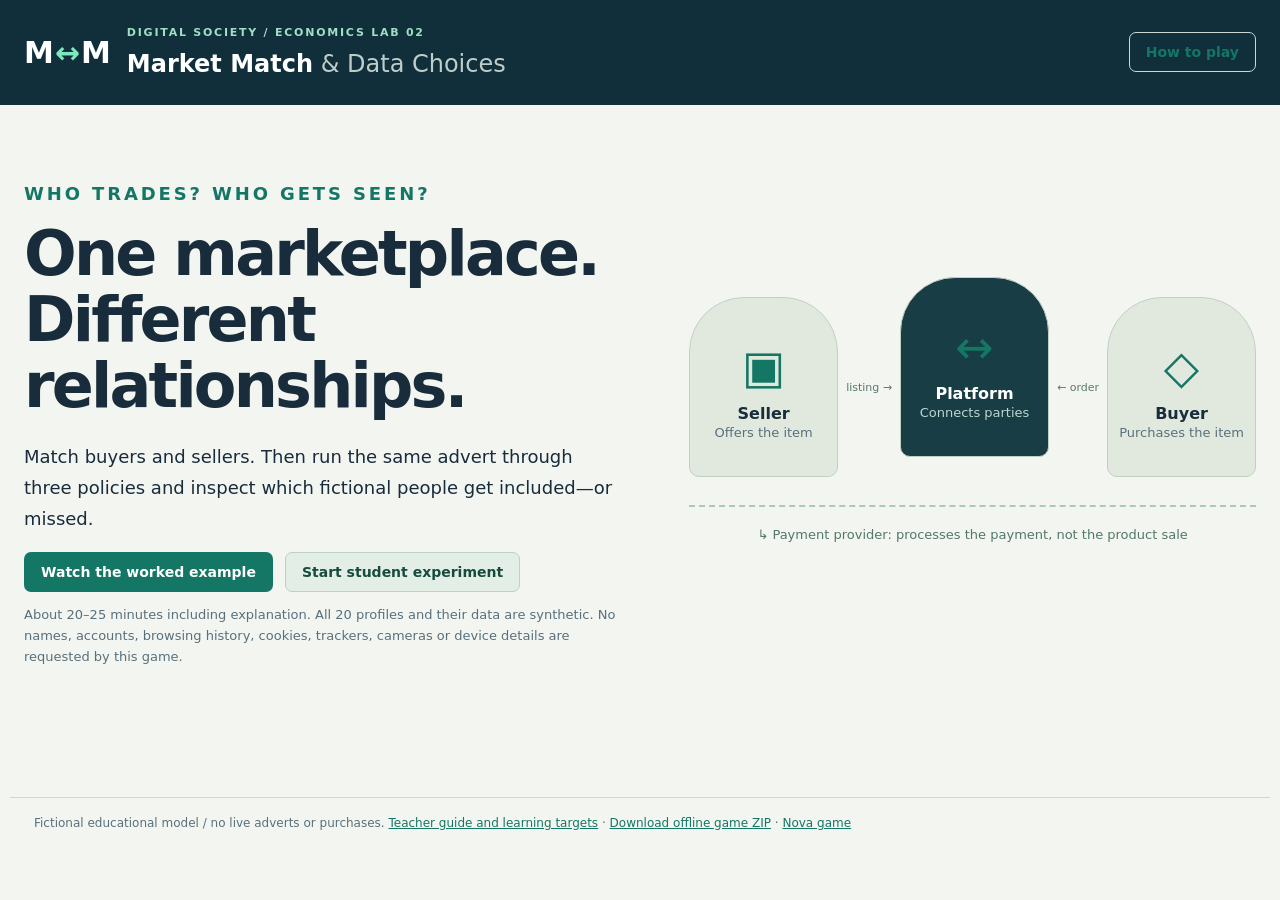
==== market-match/index.html @ ea75ee5d "Add Market Match transaction and advertising teaching simulation" ====
<!doctype html><html lang="en"><head><meta charset="utf-8"><meta name="viewport" content="width=device-width,initial-scale=1"><meta name="description" content="A fictional marketplace and advertising experiment for Digital Society. No real profiles or trackers."><title>Market Match / Data Choices</title><link rel="stylesheet" href="style.css"><script defer src="model.js"></script><script defer src="app.js"></script></head><body>
<header><a class="brand" href="https://ctwadden.github.io/Godot_GAME/">M<span>↔</span>M</a><div><p class="kicker">DIGITAL SOCIETY / ECONOMICS LAB 02</p><h1>Market Match<span> & Data Choices</span></h1></div><button id="help" class="quiet">How to play</button></header>
<main>
<section id="welcome" class="welcome"><div><p class="kicker">WHO TRADES? WHO GETS SEEN?</p><h2>One marketplace.<br>Different relationships.</h2><p>Match buyers and sellers. Then run the same advert through three policies and inspect which fictional people get included—or missed.</p><div class="actions"><button id="start-demo">Watch the worked example</button><button id="start-student" class="secondary">Start student experiment</button></div><p class="small">About 20–25 minutes including explanation. All 20 profiles and their data are synthetic. No names, accounts, browsing history, cookies, trackers, cameras or device details are requested by this game.</p></div><div class="flow-art" aria-label="Separate roles: seller lists an item on a marketplace; buyer orders it; a payment provider processes payment"><div class="actor"><span>▣</span><b>Seller</b><small>Offers the item</small></div><i>listing →</i><div class="actor central"><span>↔</span><b>Platform</b><small>Connects parties</small></div><i>← order</i><div class="actor"><span>◇</span><b>Buyer</b><small>Purchases the item</small></div><div class="payment"><span>↳ Payment provider: processes the payment, not the product sale</span></div></div></section>
<section id="lab" hidden>
<nav aria-label="Learning stages"><button data-stage="transactions">1. Match transactions</button><button data-stage="experiment">2. Run an ad experiment</button><button data-stage="evidence">3. Explain & transfer</button><button id="restart" class="quiet">New attempt</button></nav>
<aside id="coach" hidden aria-live="polite"></aside>
<section id="transactions" class="stage"></section>
<section id="experiment" class="stage" hidden>
<div class="section-heading"><div><p class="kicker">EXPERIMENT / SAME PRODUCT, SAME AUDIENCE</p><h2>Who sees the advert?</h2></div><button id="show-rules" class="quiet">Inspect the rules</button></div>
<form id="settings" class="settings"><label>Product<select id="product"><option value="headphones">Studio headphones / music</option><option value="bicycle">City bicycle / cycling</option><option value="course">Coding course / coding</option></select></label><label>Ad policy<select id="policy"><option value="broad">Broad campaign</option><option value="context">Contextual advertising</option><option value="interest">Consented interest targeting</option></select></label><label>Available slots<select id="slots"><option>5</option><option selected>10</option><option>20</option></select></label><label>Replay seed<input id="seed" type="number" min="1" max="9999" value="23"></label><fieldset><legend>Predict before running</legend><label>Relevance<select id="predict-relevance" required><option value="">Choose…</option><option>Mostly relevant</option><option>Mixed or mostly irrelevant</option><option>Not enough information</option></select></label><label>Reach<select id="predict-reach" required><option value="">Choose…</option><option>Many profiles</option><option>Few profiles</option><option>Not enough information</option></select></label></fieldset><button type="submit">Run this experiment</button></form>
<p class="small">One slot serves one advert to one profile. Eligible profiles may still miss an ad when slots run out. The declared interests are fictional audit evidence; the matching service never reads them.</p>
<details id="rules"><summary>Matching, ranking, outcomes and data-use assumptions</summary><div class="rule-grid"><div><h3>Eligibility</h3><p><b>Broad:</b> all 20 profiles.<br><b>Contextual:</b> current page topic = product topic. Browsing consent is not required because history is not used.<br><b>Interest:</b> consent = yes, most frequent active browsing topic = product topic, and that topic appears at least twice. Ties use music, cycling, coding, design order. Deleted events are ignored.</p></div><div><h3>Ranking and possible outcomes</h3><p>Broad/contextual use a seeded queue. Interest ranks by inferred-topic count, then the same queue. The first N eligible profiles receive an advert. A repeatable hash creates a click draw and purchase draw for each product/profile/seed.</p><p>For served profiles: simulated click probability is 0.55 when declared interest matches, otherwise 0.12. A simulated click has a separate 0.30 purchase probability. These are <b>invented teaching assumptions</b>, not measured effectiveness. A click is not a purchase guarantee.</p></div><div><h3>Count inputs, not morality</h3><p>Context reads 20 current-page topic fields. Interest reads 20 consent fields and every active browsing-topic field for consenting profiles. Broad reads none of these fields. Counts include inputs assessed even when no advert is served. One event topic = one field read. Declared-interest fields used by matching = 0.</p><p>These counts describe input use. Sensitivity, purpose, retention and control matter too. Contextual pages can themselves reveal sensitive subjects. The queue uses fictional IDs only; no real identifiers are collected.</p></div></div></details>
<div id="run-message" role="status" aria-live="polite"></div>
<div id="results"></div>
<div id="comparison"></div>
<div class="section-heading audience-heading"><div><p class="kicker">THE AUDIENCE / ALL 20 FICTIONAL PROFILES</p><h2>Inspect a match—or a miss.</h2></div><button id="reset-audience" class="quiet">Restore original fictional inputs</button></div>
<p class="small">Change fictional targeting consent or delete one fictional browsing event in a profile. Then run again. Existing results remain a labelled snapshot until rerun.</p>
<div id="audience" class="audience"></div>
</section>
<section id="evidence" class="stage" hidden></section>
</section>
</main><footer>Fictional educational model / no live adverts or purchases. <a href="teacher-guide.md">Teacher guide and learning targets</a> · <a href="https://ctwadden.github.io/Godot_GAME/site/downloads/Market-Match.zip" download>Download offline game ZIP</a> · <a href="https://ctwadden.github.io/Godot_GAME/">Nova game</a></footer>
<dialog id="profile-dialog"><button id="close-profile" class="quiet close">Close profile</button><div id="profile-detail"></div></dialog>
<dialog id="help-dialog"><button id="close-help" class="quiet close">Close</button><h2>Your session</h2><ol><li>Watch the worked example, or classify the three item sales by buyer and seller roles.</li><li>Choose a product, policy and slot limit. Make a prediction and run.</li><li>Inspect each profile’s observed data, inference, rule and outcome. P04 has a deliberately incorrect inference.</li><li>Pin a run as A. Change only policy and run B to compare fairly. Editing consent or a browsing event is a separate input-change experiment.</li><li>Explain your evidence and a new opportunity-ad case. Download a report; it is not uploaded automatically.</li></ol><p>Advertising can pay a platform’s costs so users do not pay directly. That funding arrangement does not make every use of data acceptable. Examine consent, manipulation, exclusion and alternatives.</p><p>Progress is held in this page’s memory. Download before closing; there is no login or automatic saving.</p></dialog>
</body></html>
---- market-match/style.css ----
:root{font-family:Inter,ui-sans-serif,system-ui,-apple-system,Segoe UI,sans-serif;color:#182c3b;background:#f3f5f1;--ink:#142f3c;--teal:#147665;--muted:#58707c;--line:#cbd8d4;--cream:#fffdf7}*{box-sizing:border-box}body{margin:0}header{padding:24px max(24px,calc((100vw - 1260px)/2));display:flex;align-items:center;gap:20px;background:#102f3a;color:#fff}header h1{font-size:24px;margin:3px 0}header h1 span{font-weight:400;color:#bdcdc9}.brand{font-size:30px;letter-spacing:-4px;font-weight:850;color:#fff;text-decoration:none}.brand span{color:#7de7bf;margin:0 5px}main{max-width:1308px;margin:auto;padding:36px 24px}.kicker{font-size:11px;letter-spacing:.16em;font-weight:800;color:var(--teal);margin:0 0 8px}header .kicker{color:#9fdfc4}.welcome{display:grid;grid-template-columns:1.05fr 1fr;gap:70px;padding:38px 0 60px;align-items:center}.welcome h2{font-size:clamp(36px,5vw,62px);letter-spacing:-.045em;line-height:1.06;margin:12px 0 24px}.welcome p{max-width:600px;font-size:18px;line-height:1.7}p,li{line-height:1.6}.small,small{font-size:13px!important;line-height:1.6!important;color:var(--muted)}button,select,input,textarea{font:inherit}button{border:1px solid transparent;background:var(--teal);color:#fff;border-radius:7px;padding:11px 16px;font-size:14px;font-weight:700;cursor:pointer}button:hover{filter:brightness(.92)}button:disabled{opacity:.5;cursor:default}button.secondary{background:#e3eee6;color:#184b40;border-color:#bed1c7}.quiet{background:transparent;color:var(--teal);border-color:var(--line)}header button{margin-left:auto;color:#d6ede3;border-color:#537b7d}button:focus-visible,a:focus-visible,input:focus-visible,select:focus-visible,textarea:focus-visible,summary:focus-visible{outline:3px solid #da9b30;outline-offset:3px}.actions{display:flex;gap:12px;flex-wrap:wrap}.flow-art{display:grid;grid-template-columns:1fr auto 1fr auto 1fr;gap:8px;align-items:center}.actor{text-align:center;padding:32px 5px;background:#e1e9df;border:1px solid #c1d0c4;border-radius:55px 55px 10px 10px}.actor span{display:block;font-size:46px;color:var(--teal);padding:10px}.actor b,.actor small{display:block}.actor.central{background:#183d45;color:white;transform:translateY(-20px)}.actor.central small{color:#bcd7cf}.flow-art i{font-size:11px;font-style:normal;color:#597970}.payment{grid-column:1/-1;padding:20px;text-align:center;color:#52776c;border-top:2px dashed #adc8ba;margin-top:20px;font-size:13px}nav{display:flex;gap:8px;flex-wrap:wrap;margin-bottom:26px}nav button{background:transparent;color:#32545a;border:1px solid var(--line)}nav button[aria-current=step]{background:#153c46;color:#fff}#restart{margin-left:auto}h2{font-size:30px;letter-spacing:-.03em;margin:6px 0 18px}h3{font-size:18px;margin:10px 0}h4{margin:20px 0 8px}.section-heading{display:flex;justify-content:space-between;align-items:center;gap:24px}.section-heading button{flex-shrink:0}.transaction-grid{display:grid;grid-template-columns:repeat(3,1fr);gap:20px}.transaction{padding:22px;background:var(--cream);border:1px solid var(--line);border-radius:10px}.transaction.correct{border-top:4px solid var(--teal)}.transaction h3{font-size:22px;margin:14px 0 22px}.party{padding:12px 0;border-top:1px solid #dce3db}.party small{display:block;font-size:10px!important;letter-spacing:.12em;font-weight:800}.party p{margin:4px 0;font-size:14px}.type-choice{display:flex;gap:10px;margin:16px 0;flex-wrap:wrap}input[type=radio],input[type=checkbox]{accent-color:var(--teal);width:18px;height:18px;vertical-align:middle}.feedback{border-left:3px solid var(--teal);padding:10px 14px;background:#e6efe5;font-size:14px}.role-checks{display:grid;grid-template-columns:1fr 1fr;gap:24px;margin:24px 0}label{display:block;font-size:13px;font-weight:650}select,input[type=number],textarea{width:100%;padding:10px;border-radius:6px;border:1px solid #acbfb7;background:#fffdf9;color:#17343e;margin-top:7px}select{max-width:100%}.settings{display:grid;grid-template-columns:2fr 2fr 1fr 1fr;gap:18px;padding:22px;background:#e5ece4;border-radius:10px;align-items:end}.settings fieldset{grid-column:1/4;border:0;padding:0;display:flex;gap:18px;margin:0}.settings fieldset label{flex:1}.settings legend{font-size:12px;letter-spacing:.06em;padding:0 0 6px;font-weight:800}.settings>button{grid-column:4;align-self:end}details{margin:20px 0;border:1px solid var(--line);padding:16px;border-radius:8px}summary{font-weight:750;cursor:pointer}.rule-grid{display:grid;grid-template-columns:repeat(3,1fr);gap:24px}.rule-grid p{font-size:14px}#run-message{margin:16px 0;color:#245e4e;font-size:14px}.metrics{display:grid;grid-template-columns:repeat(6,1fr);gap:12px;margin:18px 0}.metric{padding:16px;background:white;border-radius:8px;border:1px solid var(--line)}.metric b{display:block;font-size:30px;line-height:1.2}.metric span{font-size:12px;color:#486270}.data-strip{padding:16px 20px;background:#163c45;color:#deede8;border-radius:8px;font-size:14px}.data-strip strong{color:#9fefbf}.result-title{display:flex;justify-content:space-between;align-items:center;gap:18px;margin-top:30px}.result-title p{margin:4px 0}.audience-heading{margin-top:42px}.audience{display:grid;grid-template-columns:repeat(5,1fr);gap:12px}.profile{position:relative;text-align:left;background:#fffdf9;color:#23414b;border:1px solid var(--line);padding:16px;min-height:145px;font-weight:400}.profile h3{margin:0 0 12px;display:flex;justify-content:space-between}.profile p{font-size:12px;margin:5px 0}.profile.served{border-top:4px solid #2f8d72}.profile.missed{border-top:4px solid #cf9034}.profile.irrelevant{border-top:4px solid #b65d55}.profile .status{font-size:12px;font-weight:750}.badge{border-radius:20px;background:#e0e9dd;padding:4px 9px;font-size:10px;font-weight:700}.profile.irrelevant .badge{background:#f6dcd3}.profile.missed .badge{background:#f3e3c2}#comparison{margin-top:24px}.comparison-table{border-collapse:collapse;width:100%;background:#fffdf7;font-size:14px}.comparison-table td,.comparison-table th{padding:12px;text-align:left;border-bottom:1px solid #d0dcd0}.compare-note{padding:14px;background:#e2ece0}.muted{color:var(--muted)}.warning{background:#fff1d7;color:#71510c;padding:12px;border-left:3px solid #c8922d}.evidence-grid{display:grid;grid-template-columns:1fr 1fr;gap:24px}.evidence-box{padding:20px;background:#fffdf7;border:1px solid var(--line);border-radius:8px}.evidence-box.wide{grid-column:1/-1}textarea{min-height:130px;resize:vertical;line-height:1.6;font-weight:400}.saved-note{font-size:12px;color:var(--muted)}footer{max-width:1260px;margin:20px auto 40px;padding:18px 24px;border-top:1px solid var(--line);font-size:12px;color:var(--muted)}a{color:var(--teal)}dialog{width:min(850px,95vw);max-height:90vh;border:1px solid #90afa0;border-radius:12px;padding:30px;color:#183c42;background:#fffdf6}dialog::backdrop{background:#0e2a34bb}.close{float:right;margin:0 0 16px 20px}dialog h2{font-size:28px}dialog .columns{display:grid;grid-template-columns:1fr 1fr;gap:25px;clear:both}.event{display:flex;align-items:center;justify-content:space-between;border-bottom:1px solid var(--line);padding:10px 0;font-size:14px;gap:12px}.event.deleted span{text-decoration:line-through;color:#8a9690}.event button{font-size:12px;padding:7px 10px}.chain{background:#e3eee0;border-left:4px solid var(--teal);padding:16px;font-size:14px}.audit{font-family:ui-monospace,monospace;font-size:12px;overflow-wrap:anywhere;background:#edf0e8;padding:12px}#coach{margin-bottom:24px;padding:20px 24px;border-radius:10px;background:#143d48;color:#eaf4ed;display:grid;grid-template-columns:1fr auto;gap:18px}#coach[hidden]{display:none}#coach h3{color:#9de7c1;margin-top:0}#coach p{margin:6px 0;max-width:880px;font-size:15px}#coach .actions{align-items:center}#coach button{background:#a5e3bd;color:#143c39}#coach .quiet{background:transparent;color:#d7eddf;border-color:#648880}#coach small{color:#aacbbb} [hidden]{display:none!important}@media(max-width:1000px){.welcome{grid-template-columns:1fr;gap:30px}.flow-art{max-width:700px}.transaction-grid{grid-template-columns:1fr}.audience{grid-template-columns:repeat(4,1fr)}.settings{grid-template-columns:1fr 1fr}.settings fieldset{grid-column:1/-1}.settings>button{grid-column:1/-1}.metrics{grid-template-columns:repeat(3,1fr)}.rule-grid{grid-template-columns:1fr}.welcome p{max-width:none}}@media(max-width:600px){header{padding:18px;gap:12px}header h1{font-size:18px}header h1 span{display:block}header .kicker{font-size:8px}main{padding:24px 16px}.welcome{padding-top:4px}.welcome p{font-size:16px}.section-heading{display:block}.audience{grid-template-columns:repeat(2,1fr)}.evidence-grid,.role-checks{grid-template-columns:1fr}.evidence-box.wide{grid-column:auto}.settings{padding:16px;gap:12px}.settings fieldset{display:block}.metrics{grid-template-columns:repeat(2,1fr)}.result-title{display:block}.result-title .actions{margin-top:15px}.flow-art{gap:5px}.actor{padding:18px 2px}.actor span{font-size:32px}.flow-art i{font-size:8px}.actor small{font-size:10px!important}dialog{padding:20px}dialog .columns{grid-template-columns:1fr}#coach{display:block}#coach .actions{margin-top:15px}.comparison-table{font-size:12px}.comparison-table td,.comparison-table th{padding:9px}}
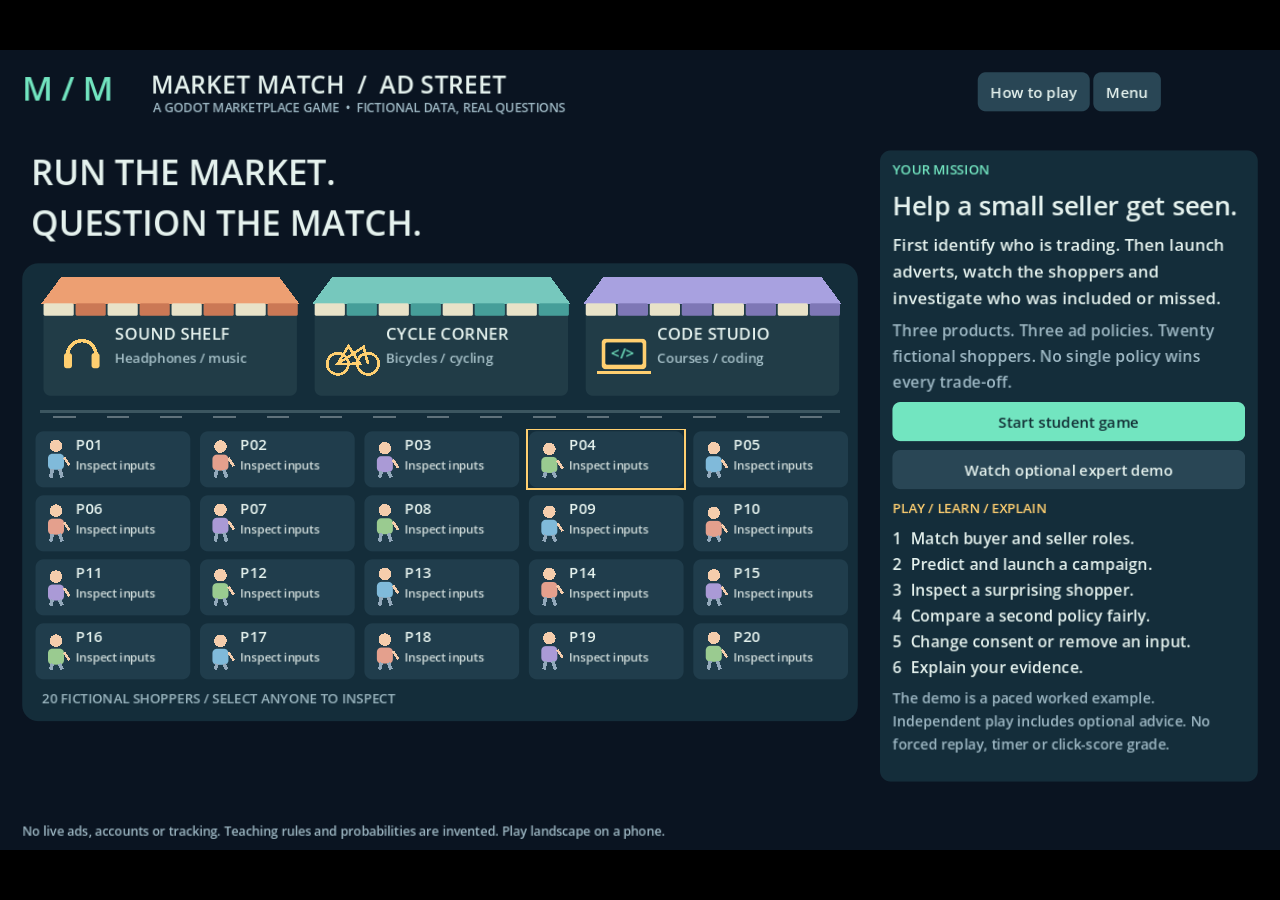
==== commit d5cf2d3d: "Rebuild Market Match as a standalone Godot marketplace game" ====
--- a/market-match/index.html
+++ b/market-match/index.html
@@ -1,26 +1,219 @@
-<!doctype html><html lang="en"><head><meta charset="utf-8"><meta name="viewport" content="width=device-width,initial-scale=1"><meta name="description" content="A fictional marketplace and advertising experiment for Digital Society. No real profiles or trackers."><title>Market Match / Data Choices</title><link rel="stylesheet" href="style.css"><script defer src="model.js"></script><script defer src="app.js"></script></head><body>
-<header><a class="brand" href="https://ctwadden.github.io/Godot_GAME/">M<span>↔</span>M</a><div><p class="kicker">DIGITAL SOCIETY / ECONOMICS LAB 02</p><h1>Market Match<span> & Data Choices</span></h1></div><button id="help" class="quiet">How to play</button></header>
-<main>
-<section id="welcome" class="welcome"><div><p class="kicker">WHO TRADES? WHO GETS SEEN?</p><h2>One marketplace.<br>Different relationships.</h2><p>Match buyers and sellers. Then run the same advert through three policies and inspect which fictional people get included—or missed.</p><div class="actions"><button id="start-demo">Watch the worked example</button><button id="start-student" class="secondary">Start student experiment</button></div><p class="small">About 20–25 minutes including explanation. All 20 profiles and their data are synthetic. No names, accounts, browsing history, cookies, trackers, cameras or device details are requested by this game.</p></div><div class="flow-art" aria-label="Separate roles: seller lists an item on a marketplace; buyer orders it; a payment provider processes payment"><div class="actor"><span>▣</span><b>Seller</b><small>Offers the item</small></div><i>listing →</i><div class="actor central"><span>↔</span><b>Platform</b><small>Connects parties</small></div><i>← order</i><div class="actor"><span>◇</span><b>Buyer</b><small>Purchases the item</small></div><div class="payment"><span>↳ Payment provider: processes the payment, not the product sale</span></div></div></section>
-<section id="lab" hidden>
-<nav aria-label="Learning stages"><button data-stage="transactions">1. Match transactions</button><button data-stage="experiment">2. Run an ad experiment</button><button data-stage="evidence">3. Explain & transfer</button><button id="restart" class="quiet">New attempt</button></nav>
-<aside id="coach" hidden aria-live="polite"></aside>
-<section id="transactions" class="stage"></section>
-<section id="experiment" class="stage" hidden>
-<div class="section-heading"><div><p class="kicker">EXPERIMENT / SAME PRODUCT, SAME AUDIENCE</p><h2>Who sees the advert?</h2></div><button id="show-rules" class="quiet">Inspect the rules</button></div>
-<form id="settings" class="settings"><label>Product<select id="product"><option value="headphones">Studio headphones / music</option><option value="bicycle">City bicycle / cycling</option><option value="course">Coding course / coding</option></select></label><label>Ad policy<select id="policy"><option value="broad">Broad campaign</option><option value="context">Contextual advertising</option><option value="interest">Consented interest targeting</option></select></label><label>Available slots<select id="slots"><option>5</option><option selected>10</option><option>20</option></select></label><label>Replay seed<input id="seed" type="number" min="1" max="9999" value="23"></label><fieldset><legend>Predict before running</legend><label>Relevance<select id="predict-relevance" required><option value="">Choose…</option><option>Mostly relevant</option><option>Mixed or mostly irrelevant</option><option>Not enough information</option></select></label><label>Reach<select id="predict-reach" required><option value="">Choose…</option><option>Many profiles</option><option>Few profiles</option><option>Not enough information</option></select></label></fieldset><button type="submit">Run this experiment</button></form>
-<p class="small">One slot serves one advert to one profile. Eligible profiles may still miss an ad when slots run out. The declared interests are fictional audit evidence; the matching service never reads them.</p>
-<details id="rules"><summary>Matching, ranking, outcomes and data-use assumptions</summary><div class="rule-grid"><div><h3>Eligibility</h3><p><b>Broad:</b> all 20 profiles.<br><b>Contextual:</b> current page topic = product topic. Browsing consent is not required because history is not used.<br><b>Interest:</b> consent = yes, most frequent active browsing topic = product topic, and that topic appears at least twice. Ties use music, cycling, coding, design order. Deleted events are ignored.</p></div><div><h3>Ranking and possible outcomes</h3><p>Broad/contextual use a seeded queue. Interest ranks by inferred-topic count, then the same queue. The first N eligible profiles receive an advert. A repeatable hash creates a click draw and purchase draw for each product/profile/seed.</p><p>For served profiles: simulated click probability is 0.55 when declared interest matches, otherwise 0.12. A simulated click has a separate 0.30 purchase probability. These are <b>invented teaching assumptions</b>, not measured effectiveness. A click is not a purchase guarantee.</p></div><div><h3>Count inputs, not morality</h3><p>Context reads 20 current-page topic fields. Interest reads 20 consent fields and every active browsing-topic field for consenting profiles. Broad reads none of these fields. Counts include inputs assessed even when no advert is served. One event topic = one field read. Declared-interest fields used by matching = 0.</p><p>These counts describe input use. Sensitivity, purpose, retention and control matter too. Contextual pages can themselves reveal sensitive subjects. The queue uses fictional IDs only; no real identifiers are collected.</p></div></div></details>
-<div id="run-message" role="status" aria-live="polite"></div>
-<div id="results"></div>
-<div id="comparison"></div>
-<div class="section-heading audience-heading"><div><p class="kicker">THE AUDIENCE / ALL 20 FICTIONAL PROFILES</p><h2>Inspect a match—or a miss.</h2></div><button id="reset-audience" class="quiet">Restore original fictional inputs</button></div>
-<p class="small">Change fictional targeting consent or delete one fictional browsing event in a profile. Then run again. Existing results remain a labelled snapshot until rerun.</p>
-<div id="audience" class="audience"></div>
-</section>
-<section id="evidence" class="stage" hidden></section>
-</section>
-</main><footer>Fictional educational model / no live adverts or purchases. <a href="teacher-guide.md">Teacher guide and learning targets</a> · <a href="https://ctwadden.github.io/Godot_GAME/site/downloads/Market-Match.zip" download>Download offline game ZIP</a> · <a href="https://ctwadden.github.io/Godot_GAME/">Nova game</a></footer>
-<dialog id="profile-dialog"><button id="close-profile" class="quiet close">Close profile</button><div id="profile-detail"></div></dialog>
-<dialog id="help-dialog"><button id="close-help" class="quiet close">Close</button><h2>Your session</h2><ol><li>Watch the worked example, or classify the three item sales by buyer and seller roles.</li><li>Choose a product, policy and slot limit. Make a prediction and run.</li><li>Inspect each profile’s observed data, inference, rule and outcome. P04 has a deliberately incorrect inference.</li><li>Pin a run as A. Change only policy and run B to compare fairly. Editing consent or a browsing event is a separate input-change experiment.</li><li>Explain your evidence and a new opportunity-ad case. Download a report; it is not uploaded automatically.</li></ol><p>Advertising can pay a platform’s costs so users do not pay directly. That funding arrangement does not make every use of data acceptable. Examine consent, manipulation, exclusion and alternatives.</p><p>Progress is held in this page’s memory. Download before closing; there is no login or automatic saving.</p></dialog>
-</body></html>
+<!DOCTYPE html>
+<html lang="en">
+	<head>
+		<meta charset="utf-8">
+		<meta name="viewport" content="width=device-width, user-scalable=no, initial-scale=1.0">
+		<title>Market Match — Ad Street</title>
+		<style>
+html, body, #canvas {
+	margin: 0;
+	padding: 0;
+	border: 0;
+}
+
+body {
+	color: white;
+	background-color: black;
+	overflow: hidden;
+	touch-action: none;
+}
+
+#canvas {
+	display: block;
+}
+
+#canvas:focus {
+	outline: none;
+}
+
+#status, #status-splash, #status-progress {
+	position: absolute;
+	left: 0;
+	right: 0;
+}
+
+#status, #status-splash {
+	top: 0;
+	bottom: 0;
+}
+
+#status {
+	background-color: #242424;
+	display: flex;
+	flex-direction: column;
+	justify-content: center;
+	align-items: center;
+	visibility: hidden;
+}
+
+#status-splash {
+	max-height: 100%;
+	max-width: 100%;
+	margin: auto;
+}
+
+#status-splash.show-image--false {
+	display: none;
+}
+
+#status-splash.fullsize--true {
+	height: 100%;
+	width: 100%;
+	object-fit: contain;
+}
+
+#status-splash.use-filter--false {
+	image-rendering: pixelated;
+}
+
+#status-progress, #status-notice {
+	display: none;
+}
+
+#status-progress {
+	bottom: 10%;
+	width: 50%;
+	margin: 0 auto;
+}
+
+#status-notice {
+	background-color: #5b3943;
+	border-radius: 0.5rem;
+	border: 1px solid #9b3943;
+	color: #e0e0e0;
+	font-family: 'Noto Sans', 'Droid Sans', Arial, sans-serif;
+	line-height: 1.3;
+	margin: 0 2rem;
+	overflow: hidden;
+	padding: 1rem;
+	text-align: center;
+	z-index: 1;
+}
+		</style>
+		<link id="-gd-engine-icon" rel="icon" type="image/png" href="index.icon.png" />
+<link rel="apple-touch-icon" href="index.apple-touch-icon.png"/>
+<meta name="description" content="Market Match Ad Street: a Godot marketplace and advertising game.">
+	</head>
+	<body>
+		<canvas id="canvas">
+			Your browser does not support the canvas tag.
+		</canvas>
+
+		<noscript>
+			Your browser does not support JavaScript.
+		</noscript>
+
+		<div id="status">
+			<img id="status-splash" class="show-image--true fullsize--true use-filter--true" src="index.png" alt="">
+			<progress id="status-progress"></progress>
+			<div id="status-notice"></div>
+		</div>
+
+		<script src="index.js"></script>
+		<script>
+const GODOT_CONFIG = {"args":[],"canvasResizePolicy":2,"emscriptenPoolSize":8,"ensureCrossOriginIsolationHeaders":true,"executable":"index","experimentalVK":true,"fileSizes":{"index.pck":37584,"index.wasm":37695054},"focusCanvas":true,"gdextensionLibs":[],"godotPoolSize":4};
+const GODOT_THREADS_ENABLED = false;
+const engine = new Engine(GODOT_CONFIG);
+
+(function () {
+	const statusOverlay = document.getElementById('status');
+	const statusProgress = document.getElementById('status-progress');
+	const statusNotice = document.getElementById('status-notice');
+
+	let initializing = true;
+	let statusMode = '';
+
+	function setStatusMode(mode) {
+		if (statusMode === mode || !initializing) {
+			return;
+		}
+		if (mode === 'hidden') {
+			statusOverlay.remove();
+			initializing = false;
+			return;
+		}
+		statusOverlay.style.visibility = 'visible';
+		statusProgress.style.display = mode === 'progress' ? 'block' : 'none';
+		statusNotice.style.display = mode === 'notice' ? 'block' : 'none';
+		statusMode = mode;
+	}
+
+	function setStatusNotice(text) {
+		while (statusNotice.lastChild) {
+			statusNotice.removeChild(statusNotice.lastChild);
+		}
+		const lines = text.split('\n');
+		lines.forEach((line) => {
+			statusNotice.appendChild(document.createTextNode(line));
+			statusNotice.appendChild(document.createElement('br'));
+		});
+	}
+
+	function displayFailureNotice(err) {
+		console.error(err);
+		if (err instanceof Error) {
+			setStatusNotice(err.message);
+		} else if (typeof err === 'string') {
+			setStatusNotice(err);
+		} else {
+			setStatusNotice('An unknown error occurred.');
+		}
+		setStatusMode('notice');
+		initializing = false;
+	}
+
+	const missing = Engine.getMissingFeatures({
+		threads: GODOT_THREADS_ENABLED,
+	});
+
+	if (missing.length !== 0) {
+		if (GODOT_CONFIG['serviceWorker'] && GODOT_CONFIG['ensureCrossOriginIsolationHeaders'] && 'serviceWorker' in navigator) {
+			let serviceWorkerRegistrationPromise;
+			try {
+				serviceWorkerRegistrationPromise = navigator.serviceWorker.getRegistration();
+			} catch (err) {
+				serviceWorkerRegistrationPromise = Promise.reject(new Error('Service worker registration failed.'));
+			}
+			// There's a chance that installing the service worker would fix the issue
+			Promise.race([
+				serviceWorkerRegistrationPromise.then((registration) => {
+					if (registration != null) {
+						return Promise.reject(new Error('Service worker already exists.'));
+					}
+					return registration;
+				}).then(() => engine.installServiceWorker()),
+				// For some reason, `getRegistration()` can stall
+				new Promise((resolve) => {
+					setTimeout(() => resolve(), 2000);
+				}),
+			]).then(() => {
+				// Reload if there was no error.
+				window.location.reload();
+			}).catch((err) => {
+				console.error('Error while registering service worker:', err);
+			});
+		} else {
+			// Display the message as usual
+			const missingMsg = 'Error\nThe following features required to run Godot projects on the Web are missing:\n';
+			displayFailureNotice(missingMsg + missing.join('\n'));
+		}
+	} else {
+		setStatusMode('progress');
+		engine.startGame({
+			'onProgress': function (current, total) {
+				if (current > 0 && total > 0) {
+					statusProgress.value = current;
+					statusProgress.max = total;
+				} else {
+					statusProgress.removeAttribute('value');
+					statusProgress.removeAttribute('max');
+				}
+			},
+		}).then(() => {
+			setStatusMode('hidden');
+		}, displayFailureNotice);
+	}
+}());
+		</script>
+	</body>
+</html>
